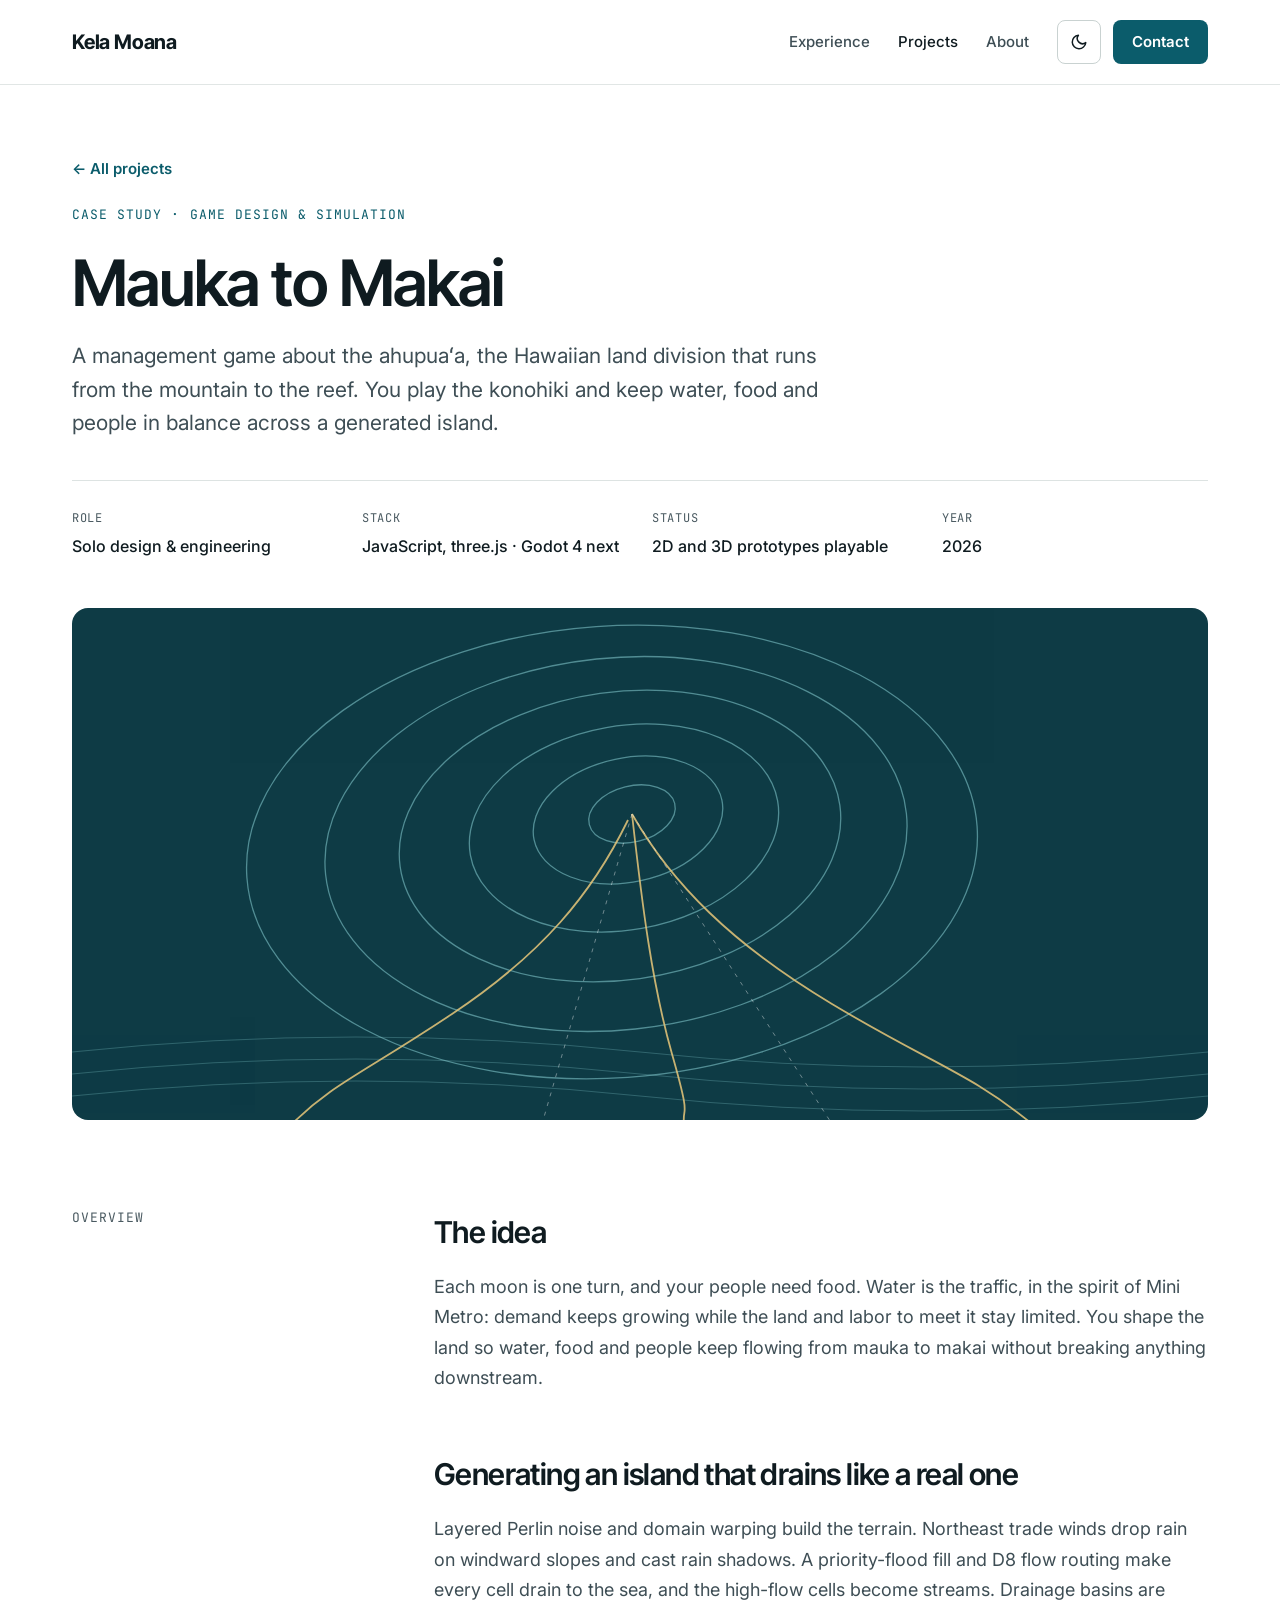
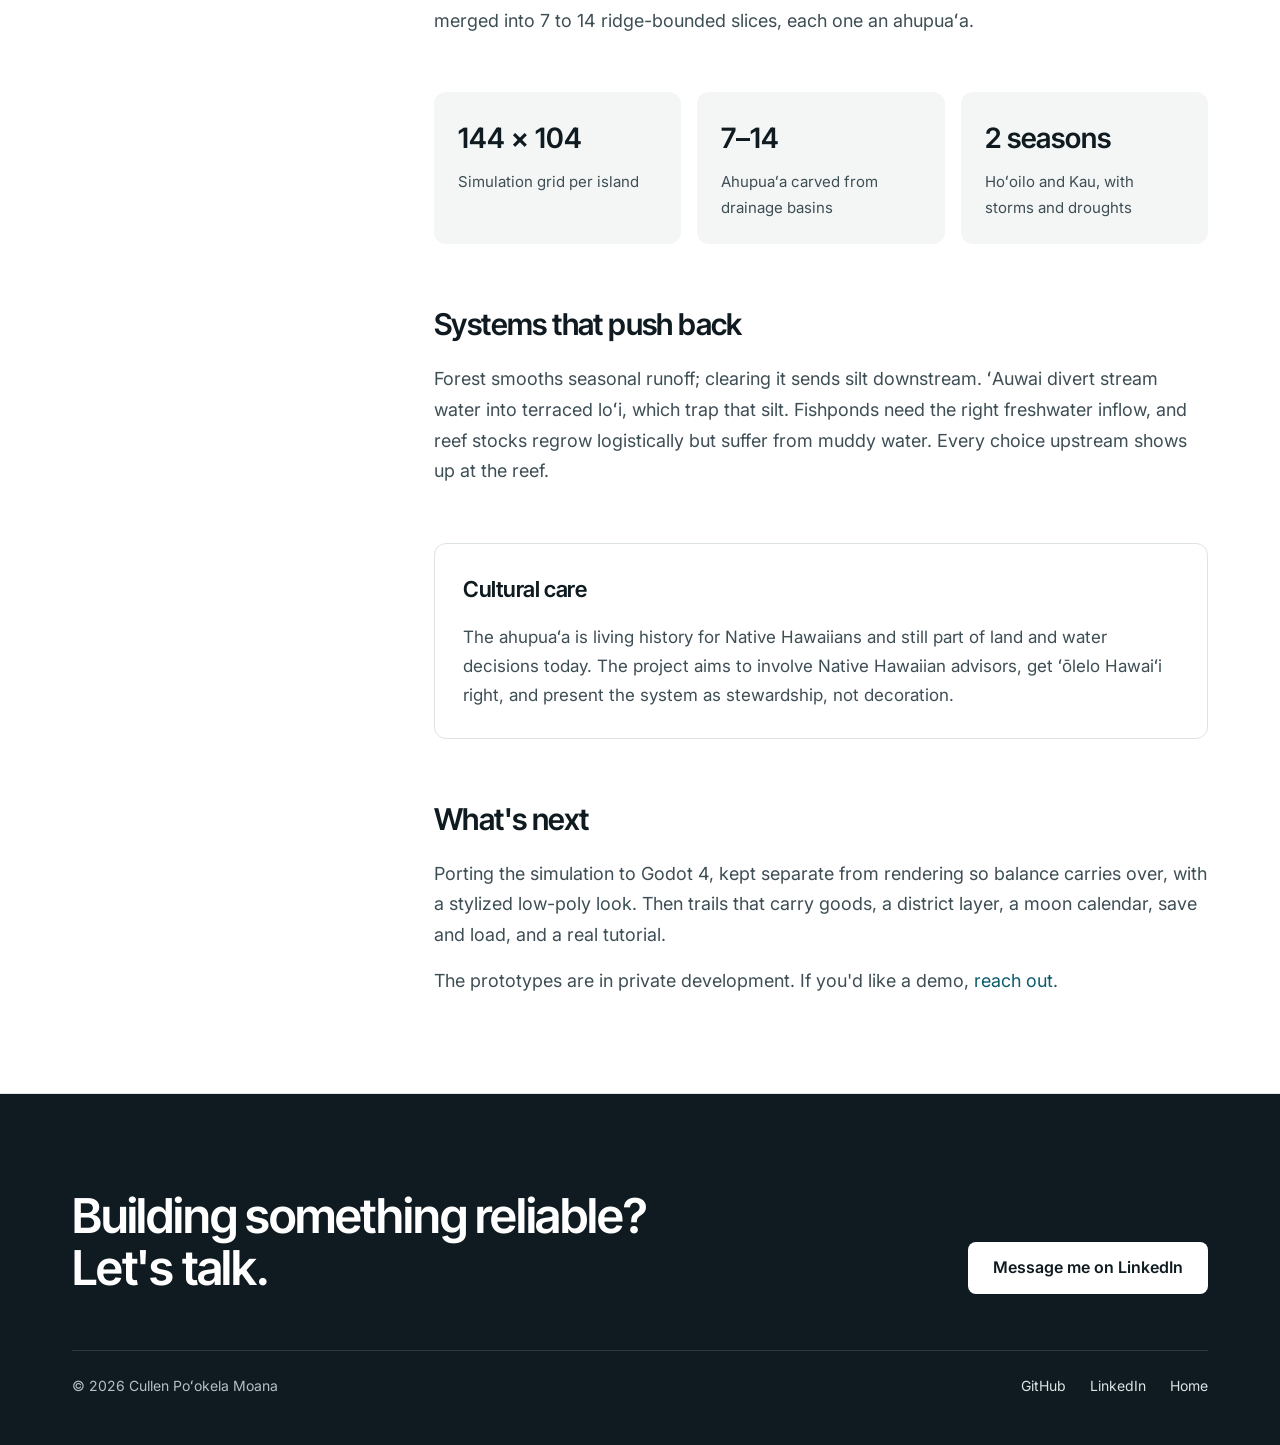
==== projects/mauka-to-makai.html @ 1b235ed4 "Redesign site: clean one-page layout with light and dark themes Replaces the 2021 HTML5 UP template " ====
<!doctype html>
<html lang="en">
<head>
  <meta charset="utf-8">
  <meta name="viewport" content="width=device-width, initial-scale=1">
  <title>Mauka to Makai · Kela Moana</title>
  <meta name="description" content="Mauka to Makai: a management game about the Hawaiian ahupuaʻa, with procedurally generated islands and simulated hydrology.">
  <meta name="theme-color" content="#ffffff" media="(prefers-color-scheme: light)">
  <meta name="theme-color" content="#0b1417" media="(prefers-color-scheme: dark)">
  <meta property="og:type" content="article">
  <meta property="og:title" content="Mauka to Makai · Kela Moana">
  <meta property="og:description" content="A management game about the Hawaiian ahupuaʻa.">
  <meta property="og:url" content="https://kelamoana.github.io/projects/mauka-to-makai.html">
  <link rel="icon" href="../favicon.svg" type="image/svg+xml">
  <link rel="preconnect" href="https://fonts.googleapis.com">
  <link rel="preconnect" href="https://fonts.gstatic.com" crossorigin>
  <link href="https://fonts.googleapis.com/css2?family=Inter+Tight:wght@500;600;700&family=Inter:wght@400;500;600&family=JetBrains+Mono:wght@400;500&display=swap" rel="stylesheet">
  <link rel="stylesheet" href="../assets/css/site.css">
  <script src="../assets/js/theme.js"></script>
</head>
<body>
  <a class="skip-link" href="#main">Skip to content</a>

  <header class="site-header">
    <nav class="nav container" aria-label="Main">
      <a class="brand" href="../">Kela Moana</a>
      <div class="nav-links">
        <a class="nav-section" href="../#experience">Experience</a>
        <a class="nav-section" href="../#projects" aria-current="page">Projects</a>
        <a class="nav-section" href="../#about">About</a>
        <div class="nav-actions">
          <button class="icon-button theme-toggle" type="button" data-theme-toggle aria-label="Switch theme">
            <svg class="icon-moon" viewBox="0 0 24 24" fill="none" stroke="currentColor" stroke-width="2" stroke-linecap="round" stroke-linejoin="round" aria-hidden="true"><path d="M21 12.8A9 9 0 1 1 11.2 3a7 7 0 0 0 9.8 9.8z"/></svg>
            <svg class="icon-sun" viewBox="0 0 24 24" fill="none" stroke="currentColor" stroke-width="2" stroke-linecap="round" aria-hidden="true"><circle cx="12" cy="12" r="4"/><path d="M12 2v2M12 20v2M4.9 4.9l1.4 1.4M17.7 17.7l1.4 1.4M2 12h2M20 12h2M4.9 19.1l1.4-1.4M17.7 6.3l1.4-1.4"/></svg>
          </button>
          <a class="button button-accent" href="#contact">Contact</a>
        </div>
      </div>
    </nav>
  </header>

  <main id="main">
    <section class="container case-hero" aria-labelledby="case-title">
      <a href="../#projects" style="font-weight: 600; font-size: 15px">← All projects</a>
      <p class="label">Case study · Game design &amp; simulation</p>
      <h1 id="case-title" class="display">Mauka to Makai</h1>
      <p class="lede">A management game about the ahupuaʻa, the Hawaiian land division that runs from the mountain to the reef. You play the konohiki and keep water, food and people in balance across a generated island.</p>
      <dl class="facts">
        <div><dt>Role</dt><dd>Solo design &amp; engineering</dd></div>
        <div><dt>Stack</dt><dd>JavaScript, three.js · Godot 4 next</dd></div>
        <div><dt>Status</dt><dd>2D and 3D prototypes playable</dd></div>
        <div><dt>Year</dt><dd>2026</dd></div>
      </dl>
    </section>

    <div class="container">
      <figure class="case-figure">
        <svg viewBox="0 0 1136 520" preserveAspectRatio="xMidYMid slice" role="img" aria-label="Stylized topographic map of an island with streams running from the summit to the reef">
          <g fill="none" stroke="#7fc4c9" stroke-width="1" opacity="0.3">
            <path d="M0 448 Q 284 418 568 448 T 1136 448"/>
            <path d="M0 470 Q 284 440 568 470 T 1136 470"/>
            <path d="M0 492 Q 284 462 568 492 T 1136 492"/>
          </g>
          <g fill="none" stroke="#7fc4c9" stroke-width="1.3" opacity="0.6">
            <ellipse cx="560" cy="210" rx="44" ry="28" transform="rotate(-14 560 210)"/>
            <ellipse cx="556" cy="216" rx="96" ry="62" transform="rotate(-12 556 216)"/>
            <ellipse cx="552" cy="224" rx="156" ry="102" transform="rotate(-10 552 224)"/>
            <ellipse cx="548" cy="232" rx="222" ry="144" transform="rotate(-8 548 232)"/>
            <ellipse cx="544" cy="240" rx="292" ry="186" transform="rotate(-6 544 240)"/>
            <ellipse cx="540" cy="248" rx="366" ry="226" transform="rotate(-4 540 248)"/>
          </g>
          <g fill="none" stroke="#e8c77a" stroke-width="1.8" opacity="0.85">
            <path d="M560 210 C 600 280, 660 340, 760 400 S 900 470, 960 520"/>
            <path d="M556 216 C 520 290, 470 350, 380 410 S 260 480, 220 520"/>
            <path d="M560 210 C 570 300, 580 380, 600 450 S 610 500, 612 520"/>
          </g>
          <g fill="none" stroke="#ffffff" stroke-width="1" stroke-dasharray="4 6" opacity="0.4">
            <path d="M560 210 L 470 520"/>
            <path d="M560 210 L 760 520"/>
          </g>
        </svg>
      </figure>
    </div>

    <div class="container case-body">
      <aside><p class="label" style="color: var(--subtle)">Overview</p></aside>
      <div class="prose">
        <section>
          <h2 class="display">The idea</h2>
          <p>Each moon is one turn, and your people need food. Water is the traffic, in the spirit of Mini Metro: demand keeps growing while the land and labor to meet it stay limited. You shape the land so water, food and people keep flowing from mauka to makai without breaking anything downstream.</p>
        </section>
        <section>
          <h2 class="display">Generating an island that drains like a real one</h2>
          <p>Layered Perlin noise and domain warping build the terrain. Northeast trade winds drop rain on windward slopes and cast rain shadows. A priority-flood fill and D8 flow routing make every cell drain to the sea, and the high-flow cells become streams. Drainage basins are merged into 7 to 14 ridge-bounded slices, each one an ahupuaʻa.</p>
        </section>
        <div class="stats">
          <div class="stat"><strong>144 × 104</strong><span>Simulation grid per island</span></div>
          <div class="stat"><strong>7–14</strong><span>Ahupuaʻa carved from drainage basins</span></div>
          <div class="stat"><strong>2 seasons</strong><span>Hoʻoilo and Kau, with storms and droughts</span></div>
        </div>
        <section>
          <h2 class="display">Systems that push back</h2>
          <p>Forest smooths seasonal runoff; clearing it sends silt downstream. ʻAuwai divert stream water into terraced loʻi, which trap that silt. Fishponds need the right freshwater inflow, and reef stocks regrow logistically but suffer from muddy water. Every choice upstream shows up at the reef.</p>
        </section>
        <section class="callout">
          <h2 class="display">Cultural care</h2>
          <p>The ahupuaʻa is living history for Native Hawaiians and still part of land and water decisions today. The project aims to involve Native Hawaiian advisors, get ʻōlelo Hawaiʻi right, and present the system as stewardship, not decoration.</p>
        </section>
        <section>
          <h2 class="display">What's next</h2>
          <p>Porting the simulation to Godot 4, kept separate from rendering so balance carries over, with a stylized low-poly look. Then trails that carry goods, a district layer, a moon calendar, save and load, and a real tutorial.</p>
          <p>The prototypes are in private development. If you'd like a demo, <a href="https://www.linkedin.com/in/cullen-moana/">reach out</a>.</p>
        </section>
      </div>
    </div>
  </main>

  <footer id="contact" class="site-footer">
    <div class="container">
      <div class="footer-cta">
        <h2 class="display">Building something reliable? Let's talk.</h2>
        <a class="button" href="https://www.linkedin.com/in/cullen-moana/">Message me on LinkedIn</a>
      </div>
      <div class="footer-meta">
        <p>© 2026 Cullen Poʻokela Moana</p>
        <nav aria-label="Elsewhere">
          <a href="https://github.com/kelamoana">GitHub</a>
          <a href="https://www.linkedin.com/in/cullen-moana/">LinkedIn</a>
          <a href="../">Home</a>
        </nav>
      </div>
    </div>
  </footer>
</body>
</html>
---- assets/css/site.css ----
/* Kela Moana — site styles. Light and dark themes share one set of tokens. */

:root {
  --bg: #ffffff;
  --surface: #f4f6f5;
  --card: #ffffff;
  --ink: #0f1b20;
  --ink-strong: #0f1b20;
  --muted: #3e4e55;
  --subtle: #4a5a61;
  --line: #dde3e2;
  --line-soft: #e1e6e5;
  --control-line: #c9d2d1;
  --accent: #0b5c6b;
  --accent-hover: #08414c;
  --on-accent: #ffffff;
  --primary-bg: #0f1b20;
  --primary-ink: #ffffff;
  --tag-bg: #eaf1f1;
  --tag-ink: #0b4a56;
  --art-bg: #0e3b45;
  --contour-opacity: 0.28;
  --footer-bg: #0f1b20;
  --footer-ink: #ffffff;
  --footer-muted: #b4c0c3;
  --footer-link: #dce4e6;
  --footer-line: #2c3a40;
  --footer-cta-bg: #ffffff;
  --footer-cta-ink: #0f1b20;
  --photo-border: transparent;
  color-scheme: light;
}

@media (prefers-color-scheme: dark) {
  :root:not([data-theme="light"]) {
    --bg: #0b1417;
    --surface: #111d21;
    --card: #111d21;
    --ink: #e8eeef;
    --ink-strong: #f2f6f6;
    --muted: #a9b7bb;
    --subtle: #8fa0a5;
    --line: #22323a;
    --line-soft: #1e2d33;
    --control-line: #33454c;
    --accent: #5fc1c9;
    --accent-hover: #8ed6db;
    --on-accent: #06272c;
    --primary-bg: #e8eeef;
    --primary-ink: #0b1417;
    --tag-bg: #16323a;
    --tag-ink: #a6dfe3;
    --art-bg: #0c2f37;
    --contour-opacity: 0.3;
    --footer-bg: #071013;
    --footer-ink: #e8eeef;
    --footer-muted: #8fa0a5;
    --footer-link: #c7d2d5;
    --footer-line: #1c2a30;
    --footer-cta-bg: #5fc1c9;
    --footer-cta-ink: #06272c;
    --photo-border: #22323a;
    color-scheme: dark;
  }
}

:root[data-theme="dark"] {
  --bg: #0b1417;
  --surface: #111d21;
  --card: #111d21;
  --ink: #e8eeef;
  --ink-strong: #f2f6f6;
  --muted: #a9b7bb;
  --subtle: #8fa0a5;
  --line: #22323a;
  --line-soft: #1e2d33;
  --control-line: #33454c;
  --accent: #5fc1c9;
  --accent-hover: #8ed6db;
  --on-accent: #06272c;
  --primary-bg: #e8eeef;
  --primary-ink: #0b1417;
  --tag-bg: #16323a;
  --tag-ink: #a6dfe3;
  --art-bg: #0c2f37;
  --contour-opacity: 0.3;
  --footer-bg: #071013;
  --footer-ink: #e8eeef;
  --footer-muted: #8fa0a5;
  --footer-link: #c7d2d5;
  --footer-line: #1c2a30;
  --footer-cta-bg: #5fc1c9;
  --footer-cta-ink: #06272c;
  --photo-border: #22323a;
  color-scheme: dark;
}

/* Base */
*, *::before, *::after { box-sizing: border-box; }
html { scroll-behavior: smooth; }
@media (prefers-reduced-motion: reduce) { html { scroll-behavior: auto; } }

body {
  margin: 0;
  background: var(--bg);
  color: var(--ink);
  font-family: "Inter", system-ui, -apple-system, "Segoe UI", sans-serif;
  font-size: 16px;
  line-height: 1.6;
  -webkit-font-smoothing: antialiased;
}

img { max-width: 100%; display: block; }
a { color: var(--accent); text-decoration: none; }
a:hover { color: var(--accent-hover); text-decoration: underline; }
a:focus-visible, button:focus-visible { outline: 2px solid var(--accent); outline-offset: 3px; border-radius: 4px; }

h1, h2, h3 { margin: 0; color: var(--ink-strong); }
p, dl, dd { margin: 0; }

.skip-link {
  position: absolute; left: 16px; top: -48px;
  padding: 8px 14px; border-radius: 8px;
  background: var(--primary-bg); color: var(--primary-ink);
  z-index: 10;
}
.skip-link:focus { top: 12px; }

.container { max-width: 1200px; margin: 0 auto; padding: 0 32px; }

.label {
  font-family: "JetBrains Mono", ui-monospace, monospace;
  font-size: 13px;
  letter-spacing: 0.08em;
  text-transform: uppercase;
  color: var(--accent);
}
.mono { font-family: "JetBrains Mono", ui-monospace, monospace; font-size: 13px; color: var(--subtle); }

.display {
  font-family: "Inter Tight", "Inter", sans-serif;
  font-weight: 600;
  letter-spacing: -0.02em;
}

/* Header */
.site-header { border-bottom: 1px solid var(--line-soft); }
.nav {
  display: flex; flex-wrap: wrap; align-items: center; justify-content: space-between;
  gap: 16px; padding-top: 20px; padding-bottom: 20px;
}
.brand {
  font-family: "Inter Tight", "Inter", sans-serif;
  font-weight: 700; font-size: 20px; letter-spacing: -0.01em;
  color: var(--ink-strong);
}
.brand:hover { color: var(--ink-strong); text-decoration: none; }
.nav-links { display: flex; flex-wrap: wrap; align-items: center; gap: 28px; font-size: 15px; font-weight: 500; }
.nav-links a { color: var(--muted); }
.nav-links a:hover, .nav-links a[aria-current="page"] { color: var(--ink-strong); }
.nav-links a.button-accent, .nav-links a.button-accent:hover { color: var(--on-accent); }
.nav-actions { display: flex; align-items: center; gap: 12px; }

.icon-button {
  width: 44px; height: 44px;
  display: inline-flex; align-items: center; justify-content: center;
  border: 1px solid var(--control-line); border-radius: 8px;
  background: transparent; color: var(--ink); cursor: pointer;
}
.icon-button:hover { border-color: var(--accent); }
.icon-button svg { width: 18px; height: 18px; }
.theme-toggle .icon-sun { display: none; }
:root[data-theme="dark"] .theme-toggle .icon-sun { display: block; }
:root[data-theme="dark"] .theme-toggle .icon-moon { display: none; }
@media (prefers-color-scheme: dark) {
  :root:not([data-theme="light"]) .theme-toggle .icon-sun { display: block; }
  :root:not([data-theme="light"]) .theme-toggle .icon-moon { display: none; }
}

/* Buttons */
.button {
  display: inline-flex; align-items: center; justify-content: center;
  min-height: 48px; padding: 0 22px; border-radius: 8px;
  font-weight: 600; font-size: 15px;
  border: 1px solid transparent;
}
.button:hover { text-decoration: none; }
.button-primary { background: var(--primary-bg); color: var(--primary-ink); }
.button-primary:hover { color: var(--primary-ink); opacity: 0.9; }
.button-accent { background: var(--accent); color: var(--on-accent); min-height: 44px; padding: 0 18px; }
.button-accent:hover { color: var(--on-accent); background: var(--accent-hover); }
.button-outline { border-color: var(--control-line); color: var(--ink); }
.button-outline:hover { color: var(--ink); border-color: var(--accent); }

/* Hero */
.hero {
  display: flex; flex-wrap: wrap; align-items: center; gap: 72px;
  padding-top: 96px; padding-bottom: 104px;
}
.hero-copy { flex: 1 1 520px; min-width: 0; display: flex; flex-direction: column; gap: 28px; }
.hero h1 { font-size: clamp(38px, 5.2vw, 60px); line-height: 1.04; letter-spacing: -0.03em; }
.lede { max-width: 560px; font-size: 19px; color: var(--muted); }
.hero-actions { display: flex; flex-wrap: wrap; gap: 12px; padding-top: 8px; }
.hero-photo { flex: 0 1 380px; min-width: 240px; position: relative; margin: 0 auto; }
.hero-photo img {
  position: relative; width: 100%; aspect-ratio: 4 / 5; object-fit: cover;
  border-radius: 16px; border: 1px solid var(--photo-border);
}
.contours { position: absolute; left: -12%; top: -8%; width: 124%; height: 116%; pointer-events: none; }
.contours g { stroke: var(--accent); opacity: var(--contour-opacity); }

/* Sections */
.band { background: var(--surface); border-top: 1px solid var(--line-soft); border-bottom: 1px solid var(--line-soft); }
.section { padding-top: 96px; padding-bottom: 96px; }
.split { display: flex; flex-wrap: wrap; gap: 64px; }
.split-head { flex: 1 1 260px; min-width: 0; }
.split-body { flex: 2 1 560px; min-width: 0; }
.section-title { font-size: clamp(28px, 3vw, 36px); line-height: 1.15; margin-top: 12px; }
.section-intro { margin-top: 16px; font-size: 17px; color: var(--muted); }

/* Timeline */
.timeline { list-style: none; margin: 0; padding: 0; }
.timeline li {
  display: flex; flex-wrap: wrap; gap: 8px 32px;
  padding: 28px 0; border-bottom: 1px solid var(--line);
}
.timeline li:first-child { padding-top: 0; }
.timeline li:last-child { border-bottom: 0; padding-bottom: 0; }
.timeline .when { flex: 0 0 140px; font-family: "JetBrains Mono", ui-monospace, monospace; font-size: 14px; color: var(--subtle); padding-top: 2px; }
.timeline .what { flex: 1 1 360px; min-width: 0; }
.timeline h3 { font-size: 19px; font-weight: 600; margin-bottom: 6px; }
.timeline p { color: var(--muted); }

/* Projects */
.projects { display: flex; flex-direction: column; gap: 40px; padding-top: 104px; padding-bottom: 104px; }
.projects-head { display: flex; flex-wrap: wrap; align-items: flex-end; justify-content: space-between; gap: 16px; }
.feature {
  display: flex; flex-wrap: wrap; overflow: hidden;
  border: 1px solid var(--line); border-radius: 16px;
  background: var(--card); color: var(--ink);
}
.feature:hover { text-decoration: none; color: var(--ink); border-color: var(--accent); }
.feature-art { flex: 1 1 520px; min-width: 0; min-height: 300px; background: var(--art-bg); position: relative; }
.feature-art svg { position: absolute; inset: 0; width: 100%; height: 100%; }
.feature-body { flex: 1 1 380px; min-width: 0; padding: 40px; display: flex; flex-direction: column; justify-content: center; gap: 16px; }
.feature-body h3 { font-size: 30px; }
.feature-body p { font-size: 17px; color: var(--muted); }
.feature-link { font-weight: 600; font-size: 15px; color: var(--accent); }
.tags { display: flex; flex-wrap: wrap; gap: 8px; list-style: none; margin: 0; padding: 0; }
.tags li { padding: 6px 12px; border-radius: 999px; background: var(--tag-bg); color: var(--tag-ink); font-size: 13px; font-weight: 500; }

.card-grid { display: grid; grid-template-columns: repeat(auto-fit, minmax(280px, 1fr)); gap: 24px; }
.card {
  border: 1px solid var(--line); border-radius: 12px; background: var(--card);
  padding: 28px; display: flex; flex-direction: column; gap: 12px;
}
.card h3 { font-size: 20px; font-weight: 600; }
.card h3 a { color: var(--ink-strong); }
.card p:last-child { color: var(--muted); }

.interests { display: grid; grid-template-columns: repeat(auto-fit, minmax(220px, 1fr)); gap: 32px; }
.interests h3 { font-size: 18px; font-weight: 600; margin-bottom: 8px; }
.interests p { color: var(--muted); }

/* Footer */
.site-footer { background: var(--footer-bg); color: var(--footer-ink); border-top: 1px solid var(--line-soft); }
.site-footer h2 { color: var(--footer-ink); }
.footer-cta { display: flex; flex-wrap: wrap; align-items: flex-end; justify-content: space-between; gap: 32px; padding-top: 96px; }
.footer-cta h2 { max-width: 640px; font-size: clamp(32px, 4vw, 48px); line-height: 1.08; letter-spacing: -0.025em; }
.footer-cta .button { background: var(--footer-cta-bg); color: var(--footer-cta-ink); min-height: 52px; padding: 0 24px; font-size: 16px; }
.footer-cta .button:hover { color: var(--footer-cta-ink); opacity: 0.9; }
.footer-meta {
  display: flex; flex-wrap: wrap; justify-content: space-between; gap: 16px;
  margin-top: 56px; padding: 24px 0 48px; border-top: 1px solid var(--footer-line);
  font-size: 14px; color: var(--footer-muted);
}
.footer-meta nav { display: flex; gap: 24px; }
.footer-meta a { color: var(--footer-link); }

/* Case study */
.case-hero { display: flex; flex-direction: column; gap: 24px; padding-top: 72px; padding-bottom: 48px; }
.case-hero h1 { font-size: clamp(42px, 5.6vw, 64px); line-height: 1.02; letter-spacing: -0.03em; }
.case-hero .lede { max-width: 760px; font-size: 21px; }
.facts {
  display: grid; grid-template-columns: repeat(auto-fit, minmax(200px, 1fr)); gap: 24px;
  margin-top: 16px; padding-top: 28px; border-top: 1px solid var(--line);
}
.facts dt { font-family: "JetBrains Mono", ui-monospace, monospace; font-size: 12px; letter-spacing: 0.06em; text-transform: uppercase; color: var(--subtle); }
.facts dd { margin-top: 6px; font-weight: 500; }
.case-figure { margin: 0; border-radius: 16px; overflow: hidden; background: var(--art-bg); height: clamp(260px, 40vw, 520px); position: relative; }
.case-figure svg { position: absolute; inset: 0; width: 100%; height: 100%; }
.case-body { display: flex; flex-wrap: wrap; gap: 64px; padding-top: 88px; padding-bottom: 96px; }
.case-body aside { flex: 1 1 240px; min-width: 0; }
.case-body .prose { flex: 3 1 600px; min-width: 0; display: flex; flex-direction: column; gap: 56px; }
.prose section { display: flex; flex-direction: column; gap: 16px; }
.prose h2 { font-size: 30px; }
.prose p { font-size: 18px; line-height: 1.7; color: var(--muted); }
.stats { display: grid; grid-template-columns: repeat(auto-fit, minmax(200px, 1fr)); gap: 16px; }
.stat { background: var(--surface); border-radius: 12px; padding: 24px; }
.stat strong { display: block; font-family: "Inter Tight", "Inter", sans-serif; font-size: 28px; font-weight: 600; color: var(--ink-strong); margin-bottom: 8px; }
.stat span { font-size: 15px; color: var(--muted); }
.callout { border: 1px solid var(--line); border-radius: 12px; padding: 28px; }
.callout h2 { font-size: 22px; }
.callout p { font-size: 17px; }

/* Phone widths */
@media (max-width: 720px) {
  .container { padding: 0 20px; }
  .nav-links .nav-section { display: none; }
  .hero { padding-top: 40px; padding-bottom: 56px; gap: 40px; flex-direction: column-reverse; align-items: stretch; }
  .hero-photo { max-width: 240px; }
  .lede { font-size: 17px; }
  .section, .projects { padding-top: 56px; padding-bottom: 56px; }
  .split { gap: 28px; }
  .feature-art { min-height: 200px; }
  .feature-body { padding: 24px; }
  .timeline .when { flex-basis: 100%; }
  .footer-cta { padding-top: 56px; }
  .case-body { padding-top: 56px; gap: 24px; }
  .case-hero .lede { font-size: 18px; }
}
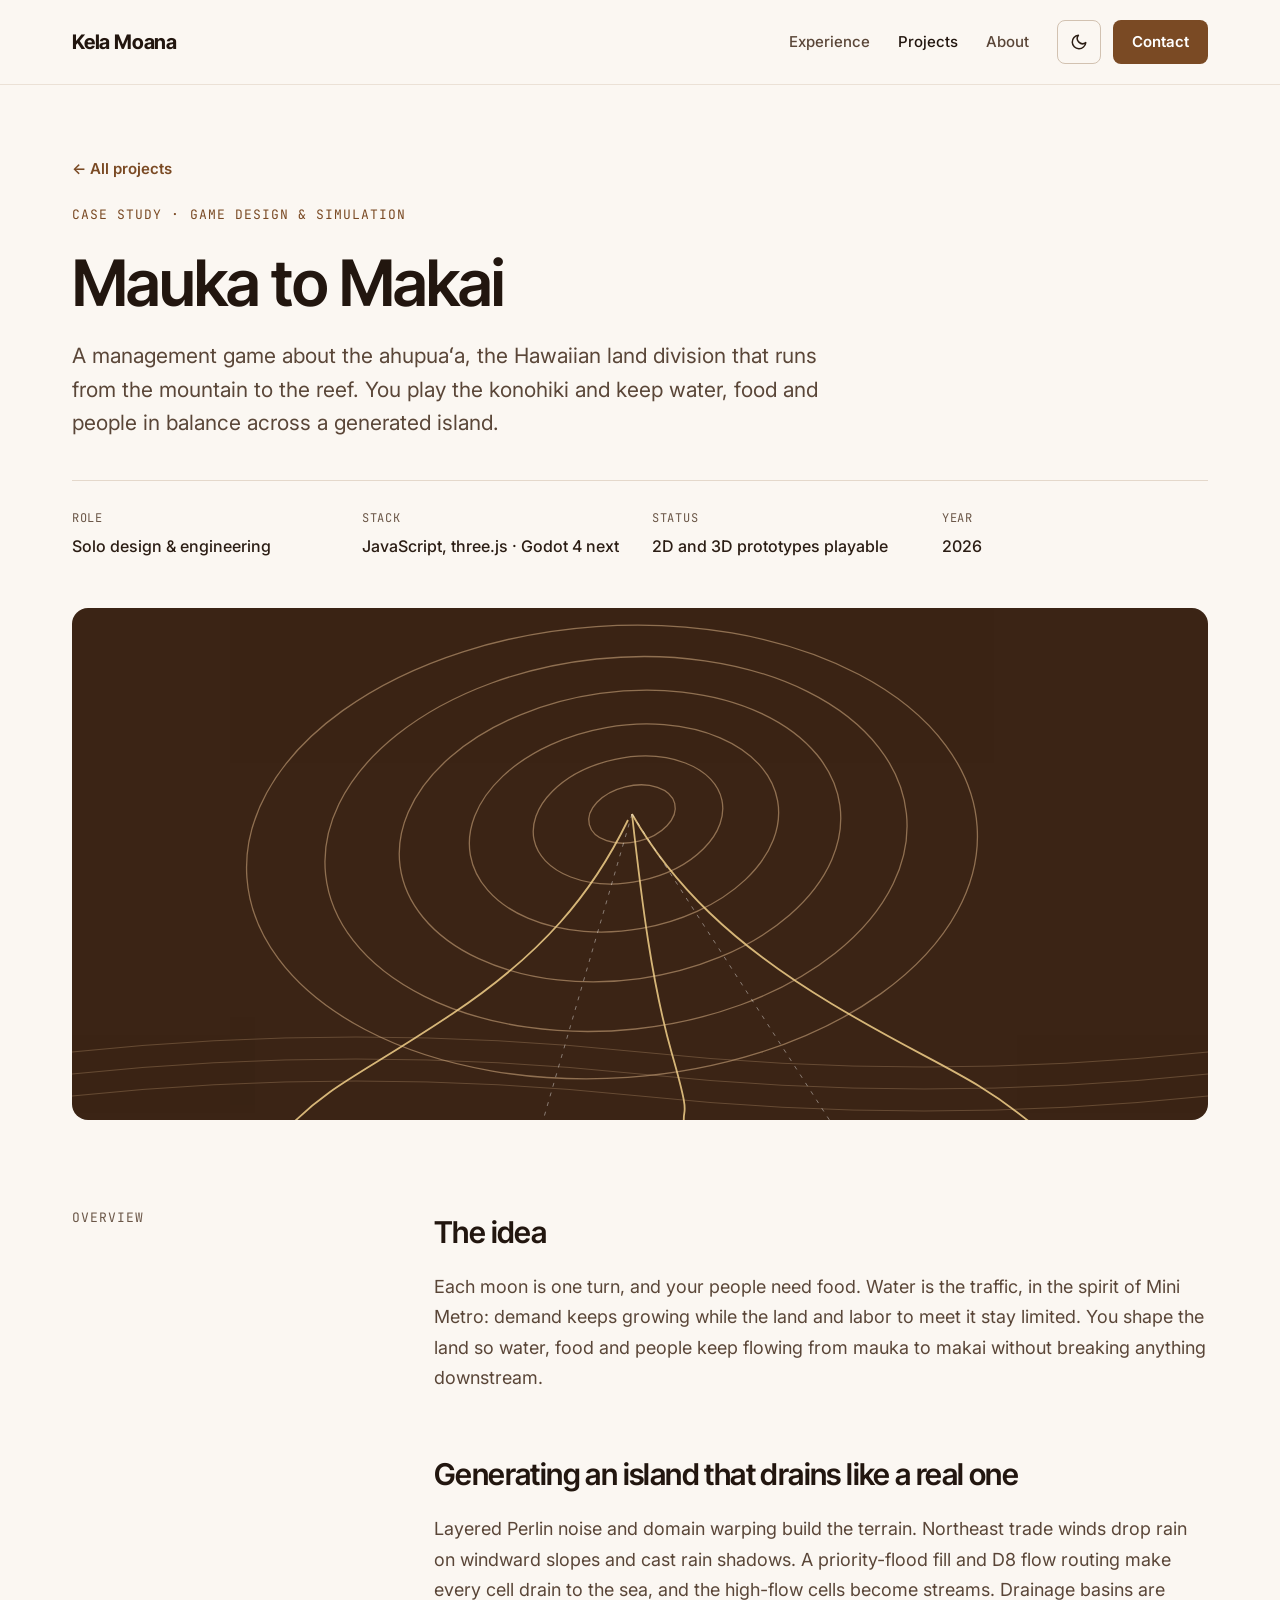
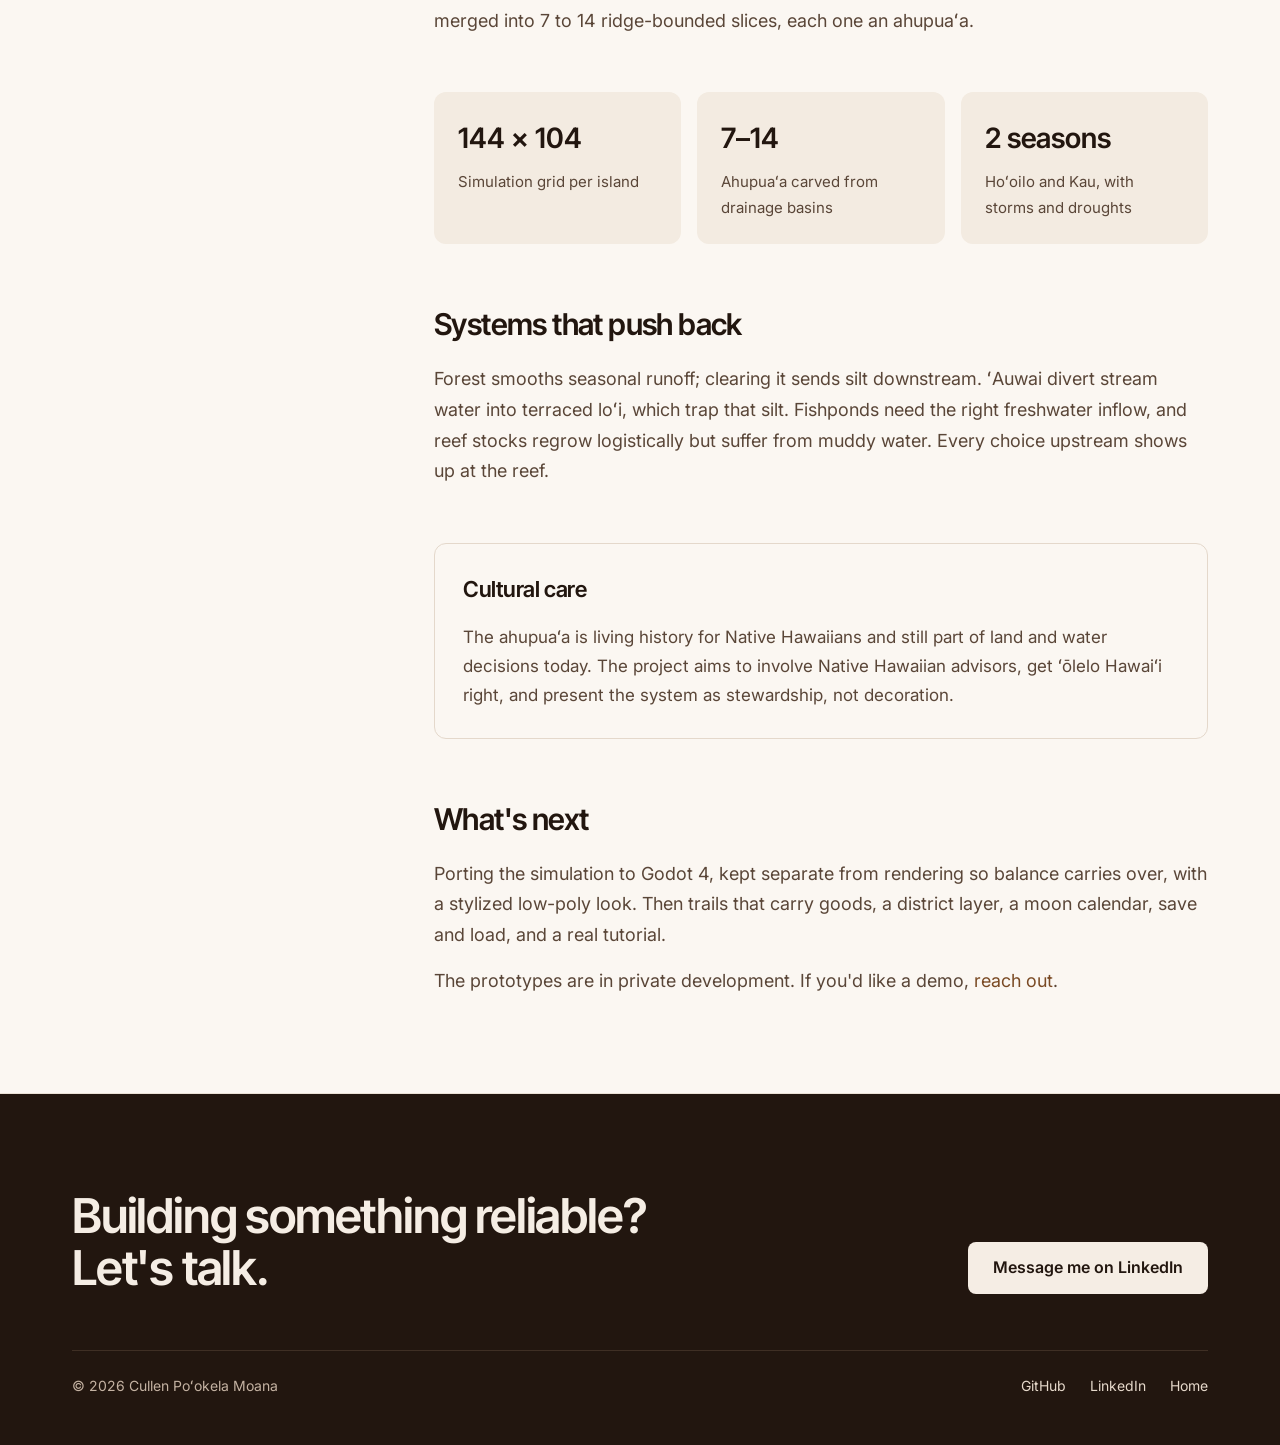
==== commit b73b5479: "Switch site to a brown theme Replace the teal palette with warm browns in both light and dark modes:" ====
--- a/projects/mauka-to-makai.html
+++ b/projects/mauka-to-makai.html
@@ -5,8 +5,8 @@
   <meta name="viewport" content="width=device-width, initial-scale=1">
   <title>Mauka to Makai · Kela Moana</title>
   <meta name="description" content="Mauka to Makai: a management game about the Hawaiian ahupuaʻa, with procedurally generated islands and simulated hydrology.">
-  <meta name="theme-color" content="#ffffff" media="(prefers-color-scheme: light)">
-  <meta name="theme-color" content="#0b1417" media="(prefers-color-scheme: dark)">
+  <meta name="theme-color" content="#fbf7f2" media="(prefers-color-scheme: light)">
+  <meta name="theme-color" content="#15100c" media="(prefers-color-scheme: dark)">
   <meta property="og:type" content="article">
   <meta property="og:title" content="Mauka to Makai · Kela Moana">
   <meta property="og:description" content="A management game about the Hawaiian ahupuaʻa.">
@@ -56,12 +56,12 @@
     <div class="container">
       <figure class="case-figure">
         <svg viewBox="0 0 1136 520" preserveAspectRatio="xMidYMid slice" role="img" aria-label="Stylized topographic map of an island with streams running from the summit to the reef">
-          <g fill="none" stroke="#7fc4c9" stroke-width="1" opacity="0.3">
+          <g fill="none" stroke="#c9a37a" stroke-width="1" opacity="0.3">
             <path d="M0 448 Q 284 418 568 448 T 1136 448"/>
             <path d="M0 470 Q 284 440 568 470 T 1136 470"/>
             <path d="M0 492 Q 284 462 568 492 T 1136 492"/>
           </g>
-          <g fill="none" stroke="#7fc4c9" stroke-width="1.3" opacity="0.6">
+          <g fill="none" stroke="#c9a37a" stroke-width="1.3" opacity="0.6">
             <ellipse cx="560" cy="210" rx="44" ry="28" transform="rotate(-14 560 210)"/>
             <ellipse cx="556" cy="216" rx="96" ry="62" transform="rotate(-12 556 216)"/>
             <ellipse cx="552" cy="224" rx="156" ry="102" transform="rotate(-10 552 224)"/>
@@ -69,7 +69,7 @@
             <ellipse cx="544" cy="240" rx="292" ry="186" transform="rotate(-6 544 240)"/>
             <ellipse cx="540" cy="248" rx="366" ry="226" transform="rotate(-4 540 248)"/>
           </g>
-          <g fill="none" stroke="#e8c77a" stroke-width="1.8" opacity="0.85">
+          <g fill="none" stroke="#f2d08a" stroke-width="1.8" opacity="0.85">
             <path d="M560 210 C 600 280, 660 340, 760 400 S 900 470, 960 520"/>
             <path d="M556 216 C 520 290, 470 350, 380 410 S 260 480, 220 520"/>
             <path d="M560 210 C 570 300, 580 380, 600 450 S 610 500, 612 520"/>
--- a/assets/css/site.css
+++ b/assets/css/site.css
@@ -1,97 +1,97 @@
 /* Kela Moana — site styles. Light and dark themes share one set of tokens. */
 
 :root {
-  --bg: #ffffff;
-  --surface: #f4f6f5;
-  --card: #ffffff;
-  --ink: #0f1b20;
-  --ink-strong: #0f1b20;
-  --muted: #3e4e55;
-  --subtle: #4a5a61;
-  --line: #dde3e2;
-  --line-soft: #e1e6e5;
-  --control-line: #c9d2d1;
-  --accent: #0b5c6b;
-  --accent-hover: #08414c;
+  --bg: #fbf7f2;
+  --surface: #f3ebe1;
+  --card: #fffdfa;
+  --ink: #2b1d14;
+  --ink-strong: #22160f;
+  --muted: #5a4638;
+  --subtle: #6b5748;
+  --line: #e4d8cb;
+  --line-soft: #ebe1d6;
+  --control-line: #d2c2b1;
+  --accent: #7a4a24;
+  --accent-hover: #5c3618;
   --on-accent: #ffffff;
-  --primary-bg: #0f1b20;
-  --primary-ink: #ffffff;
-  --tag-bg: #eaf1f1;
-  --tag-ink: #0b4a56;
-  --art-bg: #0e3b45;
+  --primary-bg: #2b1d14;
+  --primary-ink: #fff8f0;
+  --tag-bg: #f0e4d6;
+  --tag-ink: #5e3a1c;
+  --art-bg: #3b2415;
   --contour-opacity: 0.28;
-  --footer-bg: #0f1b20;
-  --footer-ink: #ffffff;
-  --footer-muted: #b4c0c3;
-  --footer-link: #dce4e6;
-  --footer-line: #2c3a40;
-  --footer-cta-bg: #ffffff;
-  --footer-cta-ink: #0f1b20;
+  --footer-bg: #22160f;
+  --footer-ink: #f5ede4;
+  --footer-muted: #c4b2a2;
+  --footer-link: #e6d9cb;
+  --footer-line: #3f2f24;
+  --footer-cta-bg: #f5ede4;
+  --footer-cta-ink: #22160f;
   --photo-border: transparent;
   color-scheme: light;
 }
 
 @media (prefers-color-scheme: dark) {
   :root:not([data-theme="light"]) {
-    --bg: #0b1417;
-    --surface: #111d21;
-    --card: #111d21;
-    --ink: #e8eeef;
-    --ink-strong: #f2f6f6;
-    --muted: #a9b7bb;
-    --subtle: #8fa0a5;
-    --line: #22323a;
-    --line-soft: #1e2d33;
-    --control-line: #33454c;
-    --accent: #5fc1c9;
-    --accent-hover: #8ed6db;
-    --on-accent: #06272c;
-    --primary-bg: #e8eeef;
-    --primary-ink: #0b1417;
-    --tag-bg: #16323a;
-    --tag-ink: #a6dfe3;
-    --art-bg: #0c2f37;
+    --bg: #15100c;
+    --surface: #1e1712;
+    --card: #1e1712;
+    --ink: #efe6dc;
+    --ink-strong: #f7f0e8;
+    --muted: #c2b2a3;
+    --subtle: #a8978a;
+    --line: #35291f;
+    --line-soft: #2d231b;
+    --control-line: #4a3b2f;
+    --accent: #d9a46b;
+    --accent-hover: #e8bd8d;
+    --on-accent: #2a1a0d;
+    --primary-bg: #efe6dc;
+    --primary-ink: #15100c;
+    --tag-bg: #3a2a1c;
+    --tag-ink: #e9c89f;
+    --art-bg: #2a1b10;
     --contour-opacity: 0.3;
-    --footer-bg: #071013;
-    --footer-ink: #e8eeef;
-    --footer-muted: #8fa0a5;
-    --footer-link: #c7d2d5;
-    --footer-line: #1c2a30;
-    --footer-cta-bg: #5fc1c9;
-    --footer-cta-ink: #06272c;
-    --photo-border: #22323a;
+    --footer-bg: #0f0b08;
+    --footer-ink: #efe6dc;
+    --footer-muted: #a8978a;
+    --footer-link: #d8cabd;
+    --footer-line: #2a1f18;
+    --footer-cta-bg: #d9a46b;
+    --footer-cta-ink: #2a1a0d;
+    --photo-border: #35291f;
     color-scheme: dark;
   }
 }
 
 :root[data-theme="dark"] {
-  --bg: #0b1417;
-  --surface: #111d21;
-  --card: #111d21;
-  --ink: #e8eeef;
-  --ink-strong: #f2f6f6;
-  --muted: #a9b7bb;
-  --subtle: #8fa0a5;
-  --line: #22323a;
-  --line-soft: #1e2d33;
-  --control-line: #33454c;
-  --accent: #5fc1c9;
-  --accent-hover: #8ed6db;
-  --on-accent: #06272c;
-  --primary-bg: #e8eeef;
-  --primary-ink: #0b1417;
-  --tag-bg: #16323a;
-  --tag-ink: #a6dfe3;
-  --art-bg: #0c2f37;
+  --bg: #15100c;
+  --surface: #1e1712;
+  --card: #1e1712;
+  --ink: #efe6dc;
+  --ink-strong: #f7f0e8;
+  --muted: #c2b2a3;
+  --subtle: #a8978a;
+  --line: #35291f;
+  --line-soft: #2d231b;
+  --control-line: #4a3b2f;
+  --accent: #d9a46b;
+  --accent-hover: #e8bd8d;
+  --on-accent: #2a1a0d;
+  --primary-bg: #efe6dc;
+  --primary-ink: #15100c;
+  --tag-bg: #3a2a1c;
+  --tag-ink: #e9c89f;
+  --art-bg: #2a1b10;
   --contour-opacity: 0.3;
-  --footer-bg: #071013;
-  --footer-ink: #e8eeef;
-  --footer-muted: #8fa0a5;
-  --footer-link: #c7d2d5;
-  --footer-line: #1c2a30;
-  --footer-cta-bg: #5fc1c9;
-  --footer-cta-ink: #06272c;
-  --photo-border: #22323a;
+  --footer-bg: #0f0b08;
+  --footer-ink: #efe6dc;
+  --footer-muted: #a8978a;
+  --footer-link: #d8cabd;
+  --footer-line: #2a1f18;
+  --footer-cta-bg: #d9a46b;
+  --footer-cta-ink: #2a1a0d;
+  --photo-border: #35291f;
   color-scheme: dark;
 }
 
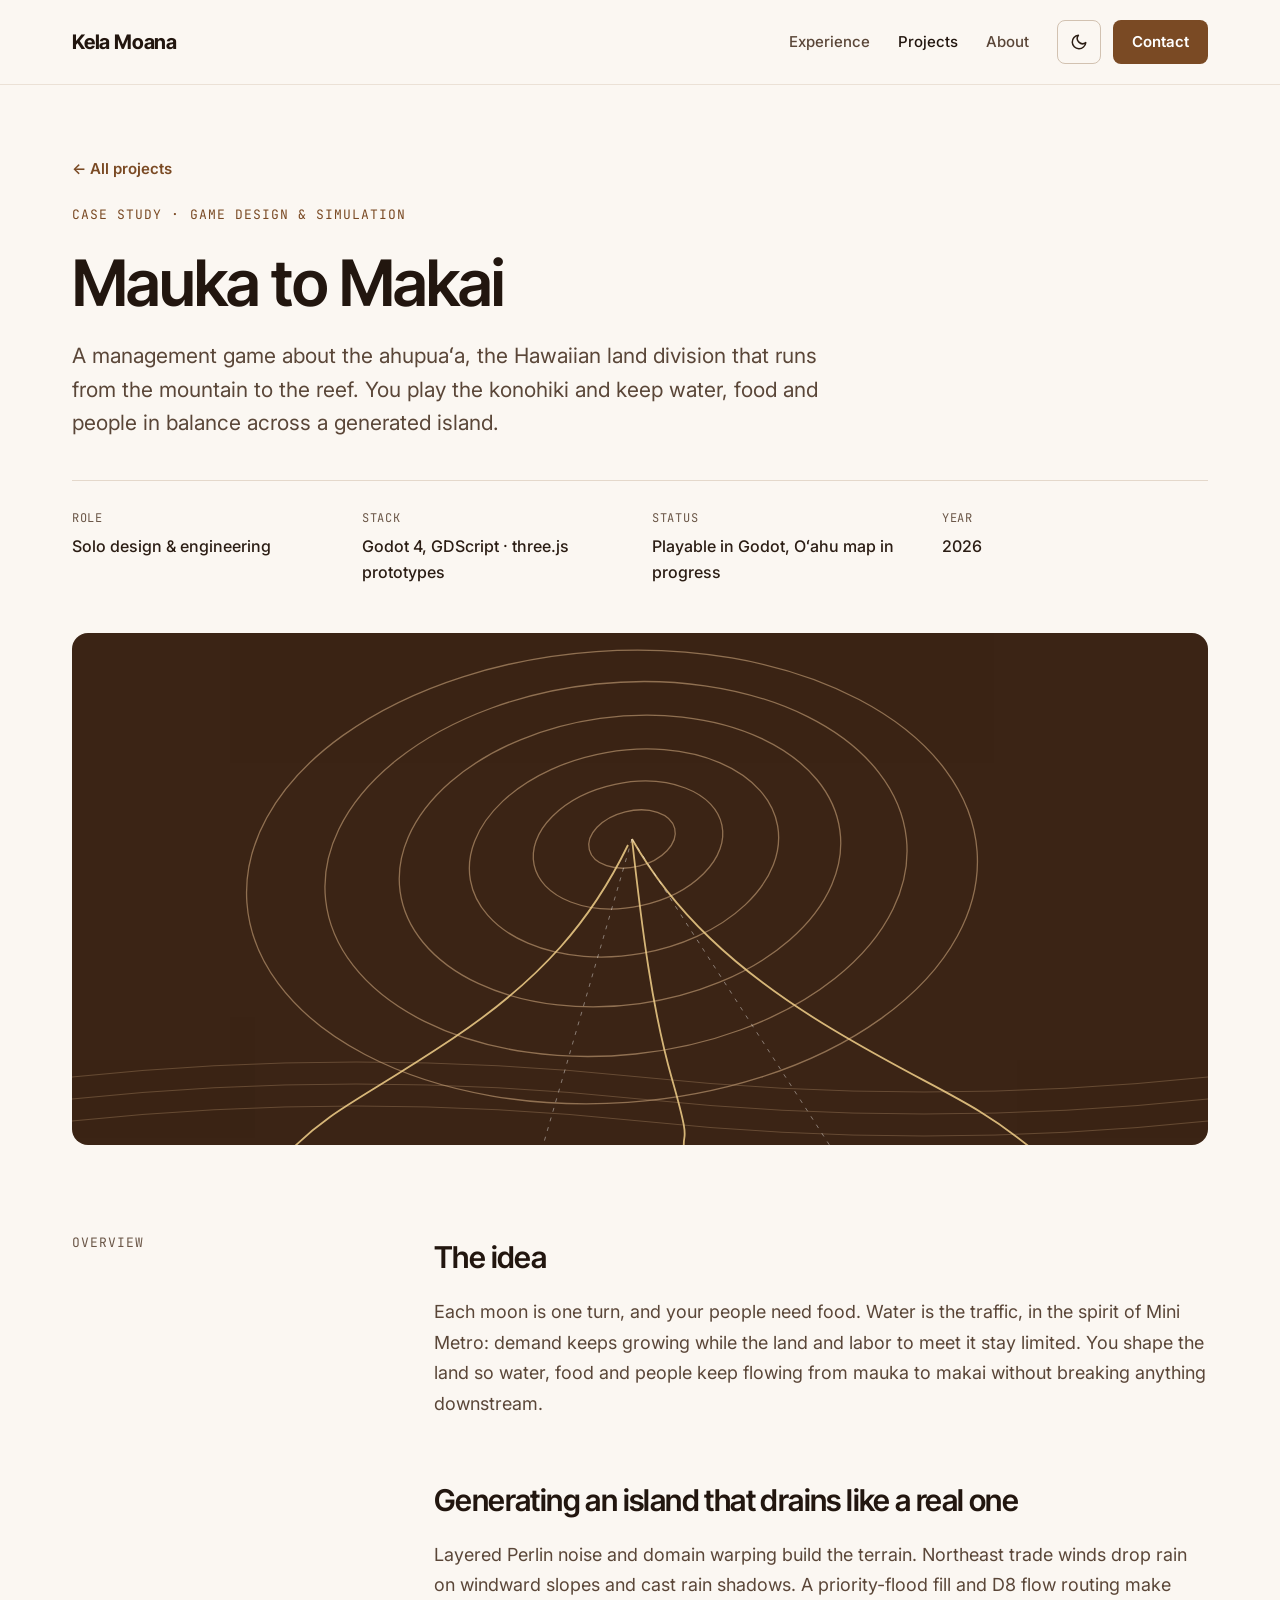
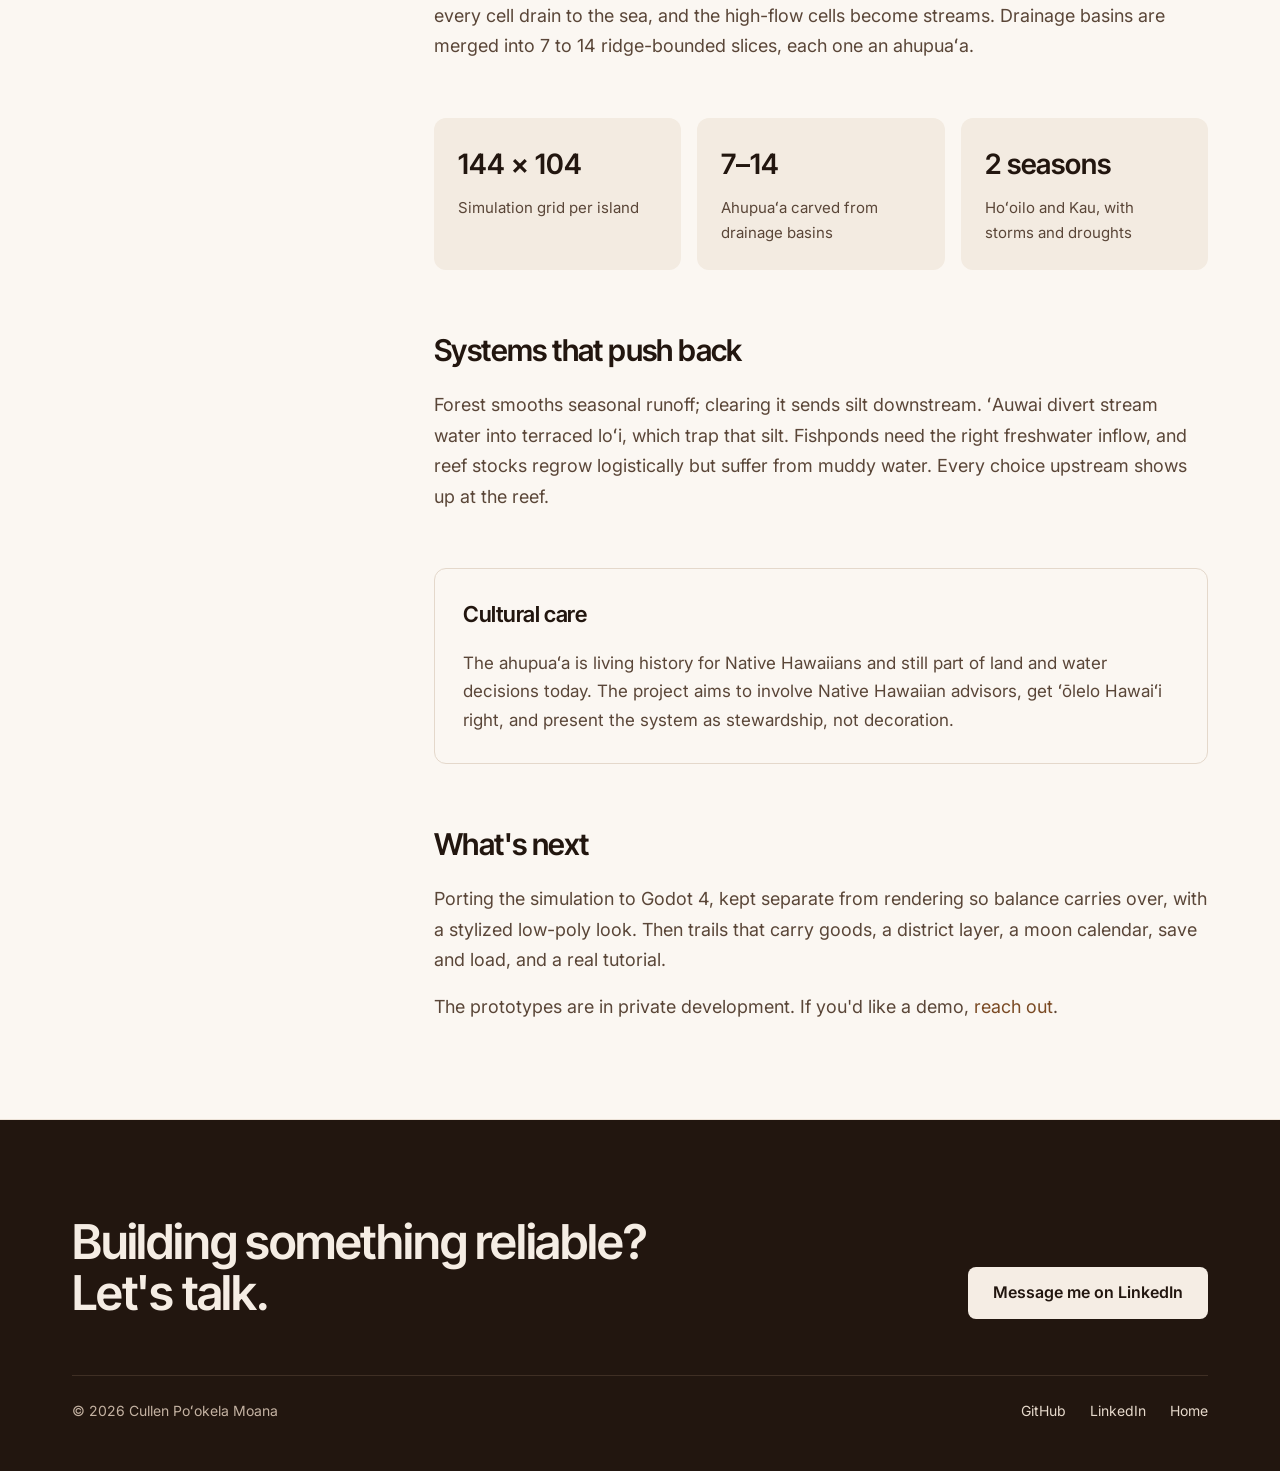
==== commit 520a3ab7: "Update Mauka to Makai blurb for the Godot build The project repo now carries the full Godot 4 game w" ====
--- a/projects/mauka-to-makai.html
+++ b/projects/mauka-to-makai.html
@@ -47,8 +47,8 @@
       <p class="lede">A management game about the ahupuaʻa, the Hawaiian land division that runs from the mountain to the reef. You play the konohiki and keep water, food and people in balance across a generated island.</p>
       <dl class="facts">
         <div><dt>Role</dt><dd>Solo design &amp; engineering</dd></div>
-        <div><dt>Stack</dt><dd>JavaScript, three.js · Godot 4 next</dd></div>
-        <div><dt>Status</dt><dd>2D and 3D prototypes playable</dd></div>
+        <div><dt>Stack</dt><dd>Godot 4, GDScript · three.js prototypes</dd></div>
+        <div><dt>Status</dt><dd>Playable in Godot, Oʻahu map in progress</dd></div>
         <div><dt>Year</dt><dd>2026</dd></div>
       </dl>
     </section>
